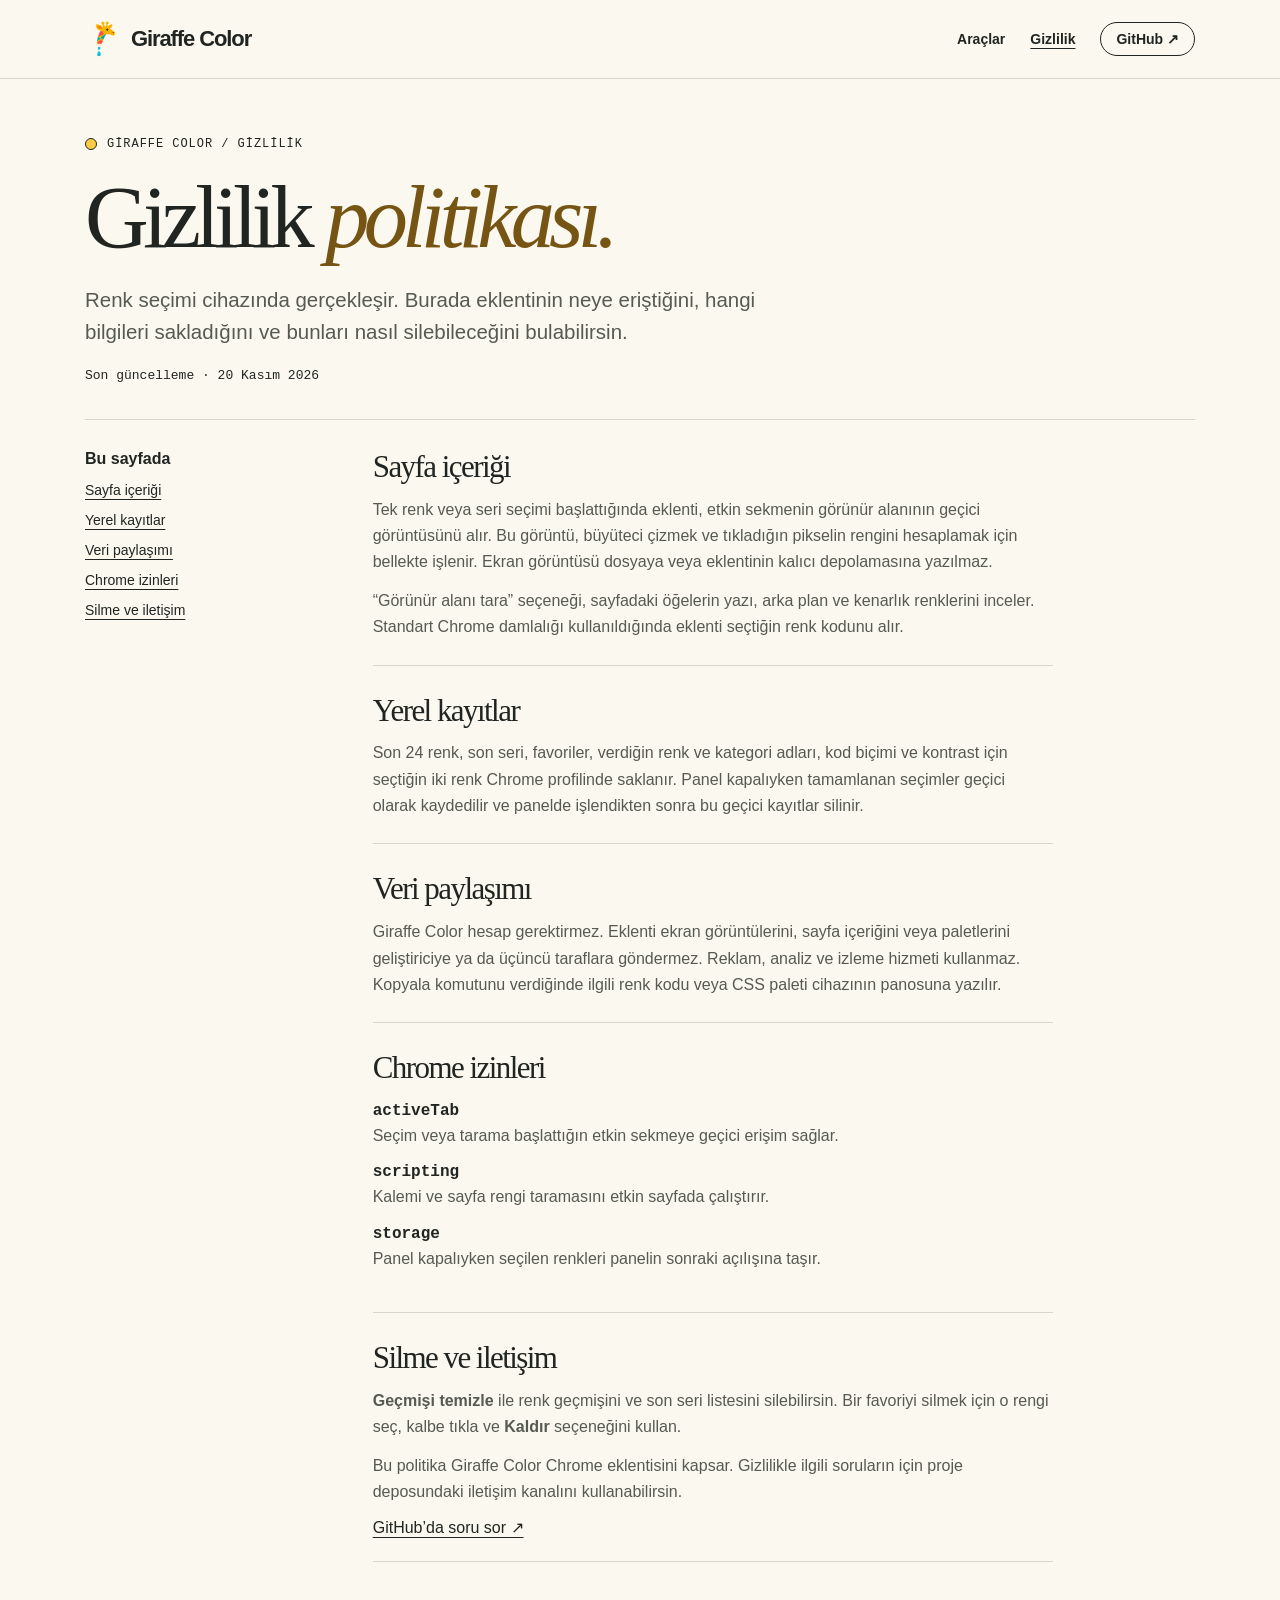
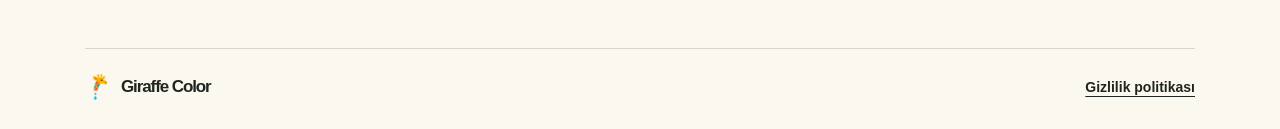
==== web/privacy/index.html @ f0cfa47e "Add website with updated repository links and extension download" ====
<!doctype html>
<html lang="tr"><head><meta charset="utf-8"><meta name="viewport" content="width=device-width,initial-scale=1"><title>Gizlilik politikası · Giraffe Color</title><meta name="description" content="Giraffe Color eklentisinin sayfa görüntülerini, renkleri ve paletleri cihazında nasıl işlediğini öğren."><link rel="icon" href="../assets/icon.png"><link rel="stylesheet" href="../site.css"></head><body><a class="skip" href="#main">İçeriğe geç</a><header><div class="wrap nav"><a class="brand" href="../index.html"><img src="../assets/icon.png" alt="">Giraffe Color</a><nav aria-label="Ana menü"><a href="../index.html#araclar">Araçlar</a><a href="../privacy/index.html" aria-current="page">Gizlilik</a><a class="repo" href="https://github.com/ZavionGames/GiraffeColor-Extensions.git">GitHub ↗</a></nav></div></header><main class="wrap policy" id="main"><p class="eyebrow"><i></i> Giraffe Color / Gizlilik</p><h1>Gizlilik <em>politikası.</em></h1><p class="intro">Renk seçimi cihazında gerçekleşir. Burada eklentinin neye eriştiğini, hangi bilgileri sakladığını ve bunları nasıl silebileceğini bulabilirsin.</p><p class="date">Son güncelleme · 20 Kasım 2026</p><div class="reader"><aside><strong>Bu sayfada</strong><a href="#secim">Sayfa içeriği</a><a href="#kayit">Yerel kayıtlar</a><a href="#paylasim">Veri paylaşımı</a><a href="#izin">Chrome izinleri</a><a href="#kontrol">Silme ve iletişim</a></aside><div class="prose">
<section id="secim"><h2>Sayfa içeriği</h2><p>Tek renk veya seri seçimi başlattığında eklenti, etkin sekmenin görünür alanının geçici görüntüsünü alır. Bu görüntü, büyüteci çizmek ve tıkladığın pikselin rengini hesaplamak için bellekte işlenir. Ekran görüntüsü dosyaya veya eklentinin kalıcı depolamasına yazılmaz.</p><p>“Görünür alanı tara” seçeneği, sayfadaki öğelerin yazı, arka plan ve kenarlık renklerini inceler. Standart Chrome damlalığı kullanıldığında eklenti seçtiğin renk kodunu alır.</p></section>
<section id="kayit"><h2>Yerel kayıtlar</h2><p>Son 24 renk, son seri, favoriler, verdiğin renk ve kategori adları, kod biçimi ve kontrast için seçtiğin iki renk Chrome profilinde saklanır. Panel kapalıyken tamamlanan seçimler geçici olarak kaydedilir ve panelde işlendikten sonra bu geçici kayıtlar silinir.</p></section>
<section id="paylasim"><h2>Veri paylaşımı</h2><p>Giraffe Color hesap gerektirmez. Eklenti ekran görüntülerini, sayfa içeriğini veya paletlerini geliştiriciye ya da üçüncü taraflara göndermez. Reklam, analiz ve izleme hizmeti kullanmaz. Kopyala komutunu verdiğinde ilgili renk kodu veya CSS paleti cihazının panosuna yazılır.</p></section>
<section id="izin"><h2>Chrome izinleri</h2><dl><dt>activeTab</dt><dd>Seçim veya tarama başlattığın etkin sekmeye geçici erişim sağlar.</dd><dt>scripting</dt><dd>Kalemi ve sayfa rengi taramasını etkin sayfada çalıştırır.</dd><dt>storage</dt><dd>Panel kapalıyken seçilen renkleri panelin sonraki açılışına taşır.</dd></dl></section>
<section id="kontrol"><h2>Silme ve iletişim</h2><p><strong>Geçmişi temizle</strong> ile renk geçmişini ve son seri listesini silebilirsin. Bir favoriyi silmek için o rengi seç, kalbe tıkla ve <strong>Kaldır</strong> seçeneğini kullan.</p><p>Bu politika Giraffe Color Chrome eklentisini kapsar. Gizlilikle ilgili soruların için proje deposundaki iletişim kanalını kullanabilirsin.</p><a href="https://github.com/ZavionGames/GiraffeColor-Extensions/issues">GitHub’da soru sor ↗</a></section></div></div></main><footer class="wrap"><a class="brand" href="../index.html"><img src="../assets/icon.png" alt="">Giraffe Color</a><a href="../privacy/index.html">Gizlilik politikası</a></footer></body></html>
---- web/site.css ----
:root{--ink:#212521;--muted:#565a52;--line:#d8d7c9;--cream:#faf8ef;--gold:#ffca45;color:var(--ink);background:var(--cream);font-family:"DM Sans","Segoe UI",sans-serif}
*{box-sizing:border-box}body{margin:0}a{color:inherit;text-underline-offset:4px}button{font:inherit}a:focus-visible,button:focus-visible{outline:3px solid #7743ac;outline-offset:4px}.wrap{width:min(1110px,90%);margin:auto}.skip{position:absolute;left:8px;top:-80px;background:white;padding:12px;z-index:9}.skip:focus{top:4px}
header{border-bottom:1px solid var(--line)}.nav,footer,.brand,nav,.links{display:flex;align-items:center}.nav,footer{justify-content:space-between;min-height:78px}.brand{gap:8px;text-decoration:none;font-size:22px;font-weight:750;letter-spacing:-1.1px}.brand img{width:38px;height:40px;object-fit:contain}nav,.links{gap:25px}nav a,.links a,footer a{font-size:14px;font-weight:620}nav a{text-decoration:none}nav a:hover,nav [aria-current]{text-decoration:underline}.repo{border:1px solid var(--ink);padding:8px 15px;border-radius:30px}
.hero{display:grid;grid-template-columns:1.04fr .96fr;align-items:center;gap:6%;padding:68px 0 75px}.eyebrow,.date,.poster-top,.poster-bottom output,dt{font-family:"IBM Plex Mono",Consolas,monospace}.eyebrow{display:flex;align-items:center;gap:10px;font-size:12px;letter-spacing:.08em;text-transform:uppercase}.eyebrow i{background:var(--gold);width:12px;height:12px;border:1px solid var(--ink);border-radius:50%}h1,h2,h3,p{margin:0}h1,h2{font-family:"DM Serif Text",Georgia,serif;font-weight:500}.hero h1,.policy h1{font-size:clamp(56px,6.9vw,96px);line-height:.99;letter-spacing:-.065em;margin:23px 0}.hero em,.policy em{font-weight:normal;color:#765414}.intro{max-width:495px;font-size:clamp(17px,1.6vw,21px);line-height:1.55;color:var(--muted)}.links{margin-top:29px;flex-wrap:wrap}.button{display:inline-flex;align-items:center;gap:28px;background:var(--ink);color:white;padding:14px 20px;text-decoration:none;border-radius:10px}.button:hover{background:#42463c}
.specimen{margin:4px 10px;transform:rotate(2deg);border:1.5px solid var(--ink);border-radius:18px;background:white;box-shadow:6px 7px 0 var(--ink);overflow:hidden}.poster{--paper:#ffca45;position:relative;isolation:isolate;display:grid;grid-template-rows:auto 1fr auto;height:322px;padding:18px 23px;background-color:var(--paper);background-image:radial-gradient(#25271e38 .8px,transparent .8px);background-size:12px 12px}.poster:before{content:"";position:absolute;z-index:-1;width:218px;height:218px;background:#fff7da;border:1px solid var(--ink);border-radius:50%;left:50%;top:50%;transform:translate(-50%,-50%)}.poster-top,.poster-bottom{display:flex;justify-content:space-between;align-items:center}.poster-top{font-weight:bold;font-size:11px;letter-spacing:.13em}.poster-top span:last-child{font-size:24px}.poster img{display:block;height:232px;max-width:100%;justify-self:center;object-fit:contain;transform:rotate(-8deg)}.poster-bottom{font-weight:650;font-size:14px}.palette{display:grid;grid-template-columns:repeat(4,1fr);border-top:1px solid var(--ink);height:39px}.palette button{border:0;border-right:1px solid var(--ink);background:var(--swatch);cursor:pointer}.palette button:last-child{border:0}.palette button[aria-pressed=true]:after{content:"✓";color:#202522;font-weight:bold}.palette button:focus-visible{outline-offset:-4px}
h2{font-size:clamp(33px,3.9vw,48px);line-height:1.12;letter-spacing:-.05em}.cards{display:grid;grid-template-columns:repeat(3,1fr);gap:18px;margin:23px 0 56px}.cards article{border:1px solid var(--line);background:#fffdf7;border-radius:16px;padding:22px}.demo{height:62px;display:flex;align-items:center;margin-bottom:16px}.grid-demo b{width:54px;height:54px;border-radius:50%;border:2px solid var(--ink);background-color:#ffc865;background-image:linear-gradient(#6b572f66 1px,transparent 1px),linear-gradient(90deg,#6b572f66 1px,transparent 1px);background-size:8px 8px;display:grid;place-items:center}.grid-demo b:after{content:"";width:9px;height:9px;background:#ff825c;outline:2px solid var(--ink)}.strips i{width:25px;height:43px;background:#126d69;transform:skew(-8deg);border:1px solid var(--ink);margin-right:-1px}.strips i:nth-child(2){background:#74cec1}.strips i:nth-child(3){background:#fce5a8}.strips i:nth-child(4){background:#f8b061}.strips i:nth-child(5){background:#ff806c}.type-demo b{display:grid;place-content:center;width:47px;height:43px;font:25px Georgia;background:#30332f;color:#faf8ef}.type-demo b+b{background:#cec0eb;color:#30253c}.cards h3{font-size:20px;letter-spacing:-.04em;margin-bottom:8px}.cards p,.setup li,.prose p,.prose dd{line-height:1.65;color:var(--muted)}.setup{display:grid;grid-template-columns:.85fr 1.15fr;background:#eeecdf;padding:30px;border-radius:16px;margin-bottom:46px;gap:20px}.setup ol{margin:0;padding-left:22px}.setup li+li{margin-top:8px}footer{border-top:1px solid var(--line)}footer .brand{font-size:17px}footer img{width:28px!important}
.policy{padding:58px 0}.policy .intro{max-width:720px}.date{margin-top:20px;font-size:13px}.reader{display:grid;grid-template-columns:210px minmax(0,680px);gap:7%;border-top:1px solid var(--line);margin-top:36px;padding-top:30px}.reader aside{display:grid;align-content:start;gap:14px;position:sticky;top:24px;align-self:start}.reader aside a{font-size:14px}.prose section{margin-bottom:28px;padding-bottom:24px;border-bottom:1px solid var(--line)}.prose h2{font-size:31px;margin:0 0 12px}.prose p+p,.prose p+a{display:block;margin-top:12px}.prose dt{font-weight:bold}.prose dd{margin:3px 0 14px}section[id]{scroll-margin-top:18px}
@media(max-width:720px){.hero,.setup,.reader{grid-template-columns:1fr}.hero{gap:34px;padding:42px 0}.specimen{width:min(440px,94%);margin:0 auto 8px}.poster{height:290px}.poster img{height:203px}.cards{grid-template-columns:1fr;gap:10px}.cards article{display:grid;grid-template-columns:85px 1fr;column-gap:13px;padding:17px}.demo{grid-row:span 2;margin:0}.strips i{width:15px}.type-demo b{width:36px}.cards h3{align-self:end}.reader aside{position:static;display:flex;flex-wrap:wrap;padding-bottom:22px;gap:12px}.reader aside strong{width:100%}.nav{min-height:64px}nav{gap:12px}.brand{font-size:18px;gap:3px}.brand img{width:28px}.repo{padding:6px 9px}nav a{font-size:13px}.policy h1{font-size:56px}.setup{padding:20px}.cards{margin-bottom:26px}}
@media(max-width:375px){nav{gap:8px}.wrap{width:94%}.links{gap:13px}.hero h1{font-size:53px}}
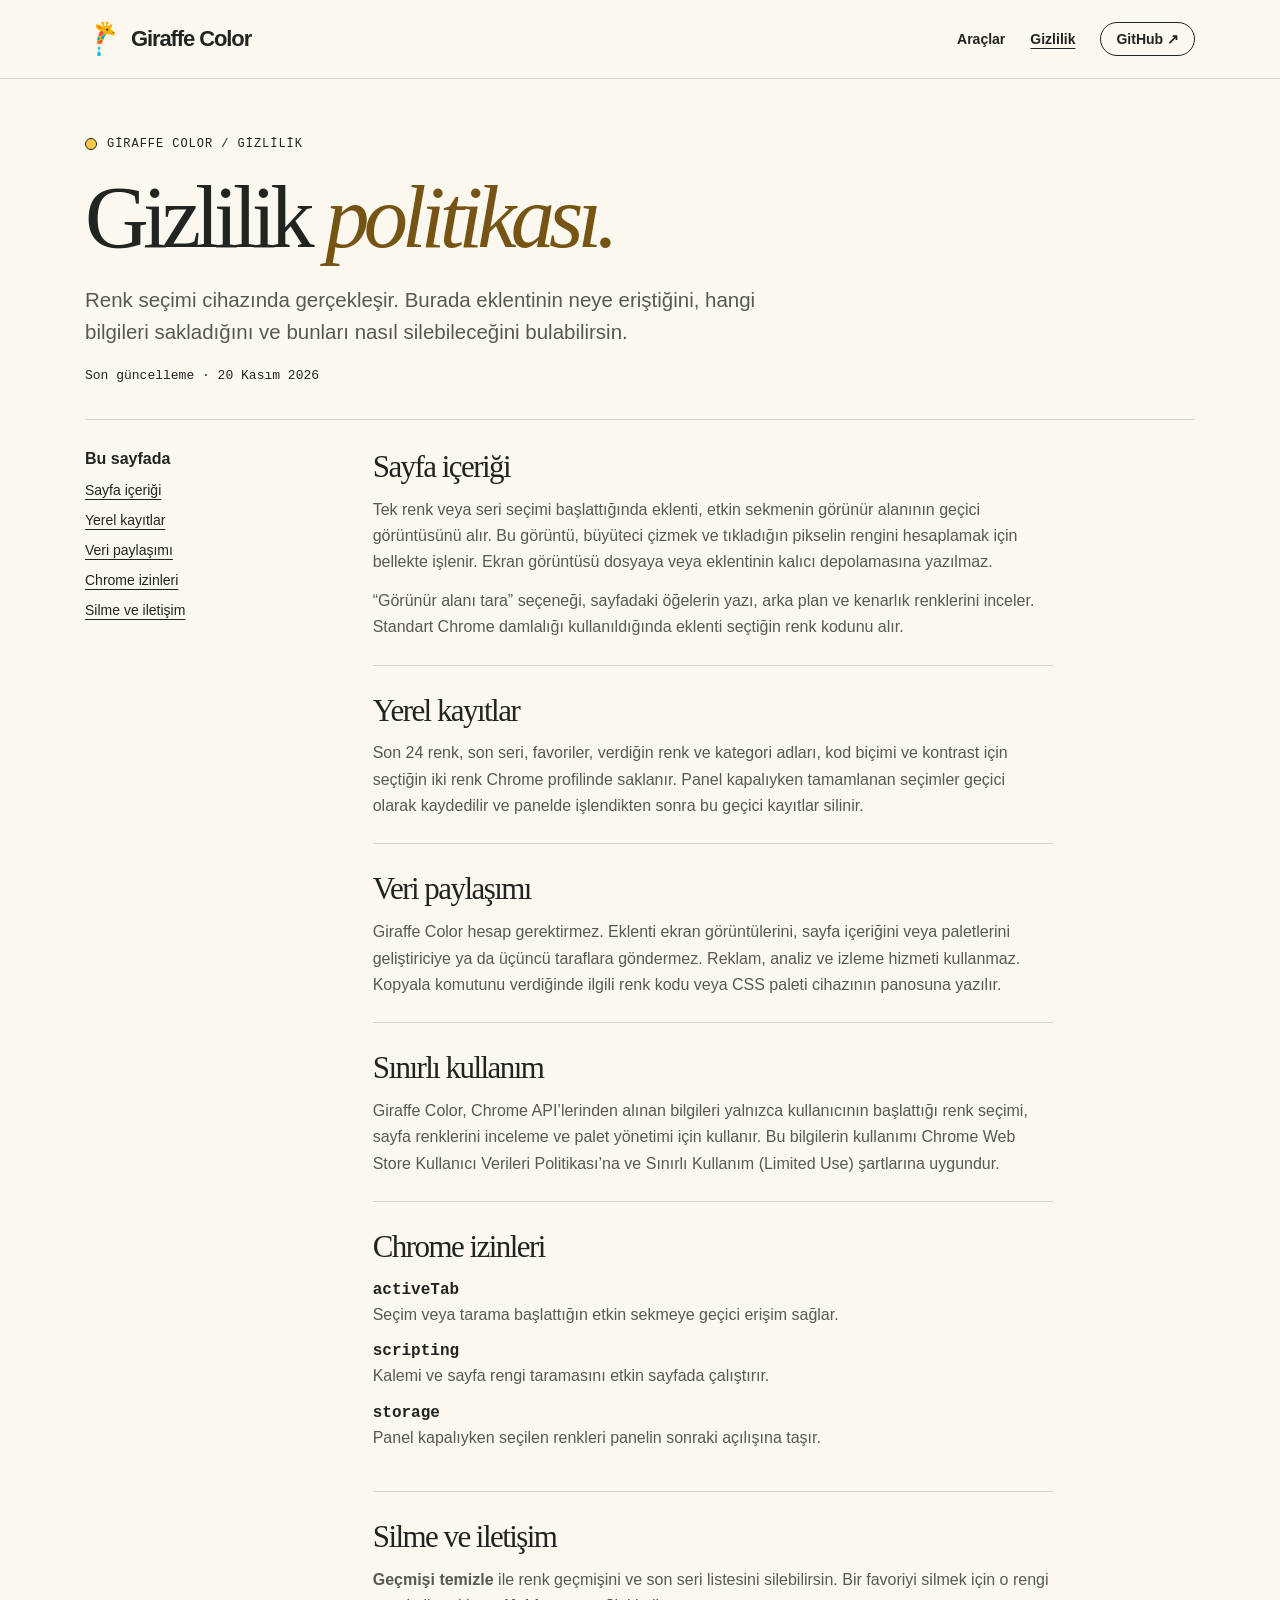
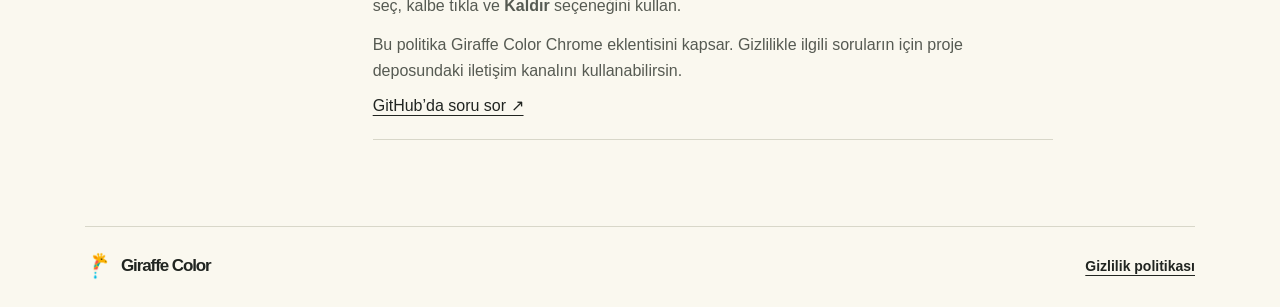
==== commit 3dd2d663: "Release 1.3.2 with in-product disclosure and updated download" ====
--- a/web/privacy/index.html
+++ b/web/privacy/index.html
@@ -3,5 +3,5 @@
 <section id="secim"><h2>Sayfa içeriği</h2><p>Tek renk veya seri seçimi başlattığında eklenti, etkin sekmenin görünür alanının geçici görüntüsünü alır. Bu görüntü, büyüteci çizmek ve tıkladığın pikselin rengini hesaplamak için bellekte işlenir. Ekran görüntüsü dosyaya veya eklentinin kalıcı depolamasına yazılmaz.</p><p>“Görünür alanı tara” seçeneği, sayfadaki öğelerin yazı, arka plan ve kenarlık renklerini inceler. Standart Chrome damlalığı kullanıldığında eklenti seçtiğin renk kodunu alır.</p></section>
 <section id="kayit"><h2>Yerel kayıtlar</h2><p>Son 24 renk, son seri, favoriler, verdiğin renk ve kategori adları, kod biçimi ve kontrast için seçtiğin iki renk Chrome profilinde saklanır. Panel kapalıyken tamamlanan seçimler geçici olarak kaydedilir ve panelde işlendikten sonra bu geçici kayıtlar silinir.</p></section>
 <section id="paylasim"><h2>Veri paylaşımı</h2><p>Giraffe Color hesap gerektirmez. Eklenti ekran görüntülerini, sayfa içeriğini veya paletlerini geliştiriciye ya da üçüncü taraflara göndermez. Reklam, analiz ve izleme hizmeti kullanmaz. Kopyala komutunu verdiğinde ilgili renk kodu veya CSS paleti cihazının panosuna yazılır.</p></section>
-<section id="izin"><h2>Chrome izinleri</h2><dl><dt>activeTab</dt><dd>Seçim veya tarama başlattığın etkin sekmeye geçici erişim sağlar.</dd><dt>scripting</dt><dd>Kalemi ve sayfa rengi taramasını etkin sayfada çalıştırır.</dd><dt>storage</dt><dd>Panel kapalıyken seçilen renkleri panelin sonraki açılışına taşır.</dd></dl></section>
+<section><h2>Sınırlı kullanım</h2><p>Giraffe Color, Chrome API’lerinden alınan bilgileri yalnızca kullanıcının başlattığı renk seçimi, sayfa renklerini inceleme ve palet yönetimi için kullanır. Bu bilgilerin kullanımı Chrome Web Store Kullanıcı Verileri Politikası’na ve Sınırlı Kullanım (Limited Use) şartlarına uygundur.</p></section><section id="izin"><h2>Chrome izinleri</h2><dl><dt>activeTab</dt><dd>Seçim veya tarama başlattığın etkin sekmeye geçici erişim sağlar.</dd><dt>scripting</dt><dd>Kalemi ve sayfa rengi taramasını etkin sayfada çalıştırır.</dd><dt>storage</dt><dd>Panel kapalıyken seçilen renkleri panelin sonraki açılışına taşır.</dd></dl></section>
 <section id="kontrol"><h2>Silme ve iletişim</h2><p><strong>Geçmişi temizle</strong> ile renk geçmişini ve son seri listesini silebilirsin. Bir favoriyi silmek için o rengi seç, kalbe tıkla ve <strong>Kaldır</strong> seçeneğini kullan.</p><p>Bu politika Giraffe Color Chrome eklentisini kapsar. Gizlilikle ilgili soruların için proje deposundaki iletişim kanalını kullanabilirsin.</p><a href="https://github.com/ZavionGames/GiraffeColor-Extensions/issues">GitHub’da soru sor ↗</a></section></div></div></main><footer class="wrap"><a class="brand" href="../index.html"><img src="../assets/icon.png" alt="">Giraffe Color</a><a href="../privacy/index.html">Gizlilik politikası</a></footer></body></html>
